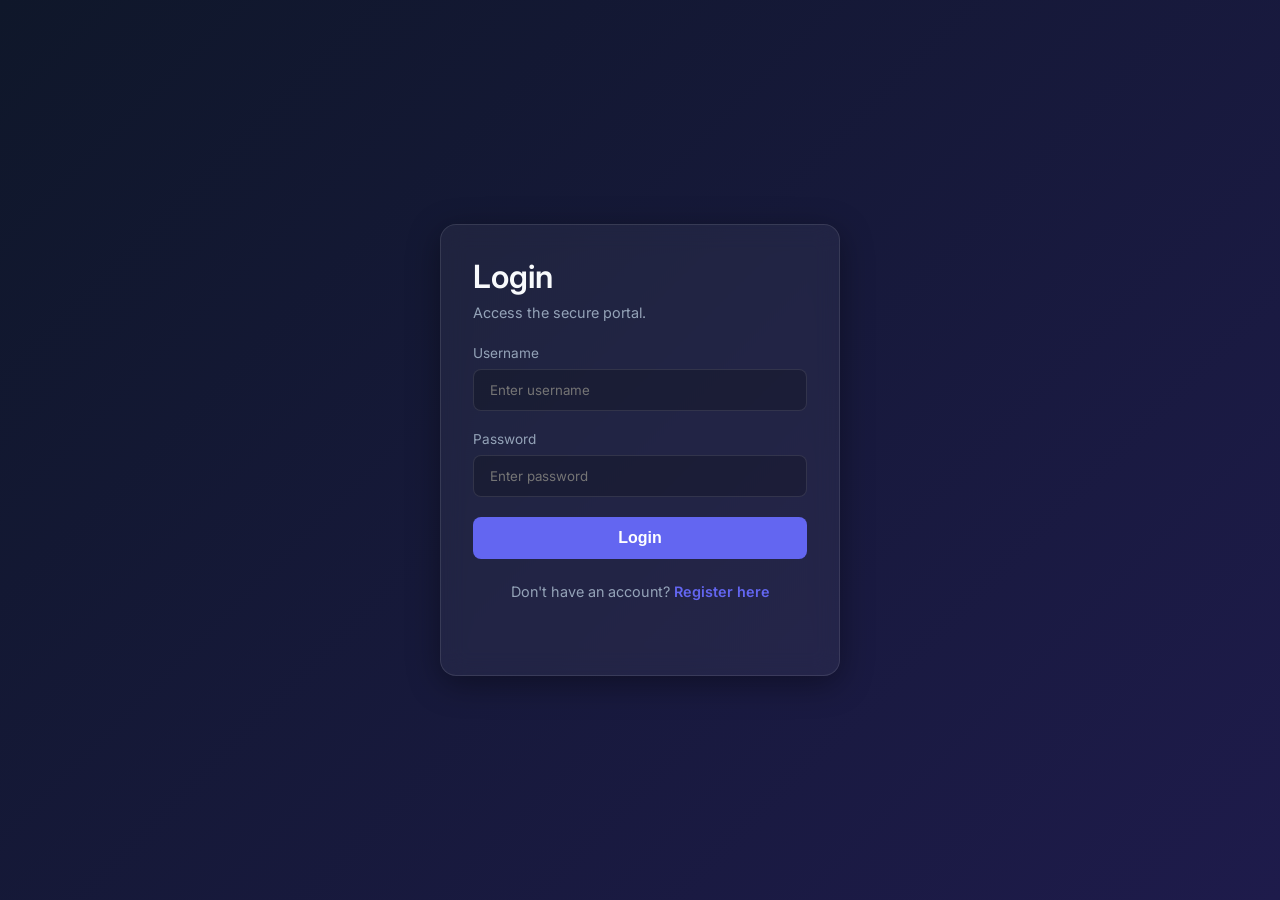
==== frontend/index.html @ 73ff5f28 "Initial commit" ====
<!DOCTYPE html>
<html lang="en">
<head>
    <meta charset="UTF-8">
    <meta name="viewport" content="width=device-width, initial-scale=1.0">
    <title>Secure Student Data System</title>
    <link rel="stylesheet" href="style.css">
    <link href="https://fonts.googleapis.com/css2?family=Inter:wght@300;400;600&display=swap" rel="stylesheet">
</head>
<body>
    <div class="container">
        <div class="glass-card">
            <h1 id="form-title">Login</h1>
            <p id="form-subtitle">Access the secure portal.</p>
            
            <form id="auth-form">
                <div class="input-group">
                    <label for="username">Username</label>
                    <input type="text" id="username" required placeholder="Enter username">
                </div>
                <div class="input-group">
                    <label for="password">Password</label>
                    <input type="password" id="password" required placeholder="Enter password">
                </div>
                <button type="submit" class="btn primary-btn" id="submit-btn">Login</button>
            </form>
            
            <p class="toggle-text">
                <span id="toggle-prompt">Don't have an account?</span>
                <a href="#" id="toggle-link">Register here</a>
            </p>
            <div id="message-container" class="message"></div>
        </div>
    </div>
    <script src="app.js"></script>
</body>
</html>
---- frontend/style.css ----
:root {
    --primary-color: #6366f1;
    --primary-hover: #4f46e5;
    --bg-gradient-start: #0f172a;
    --bg-gradient-end: #1e1b4b;
    --card-bg: rgba(255, 255, 255, 0.05);
    --card-border: rgba(255, 255, 255, 0.1);
    --text-primary: #f8fafc;
    --text-secondary: #94a3b8;
    --error-color: #ef4444;
    --success-color: #10b981;
}

* {
    box-sizing: border-box;
    margin: 0;
    padding: 0;
}

body {
    font-family: 'Inter', sans-serif;
    background: linear-gradient(135deg, var(--bg-gradient-start), var(--bg-gradient-end));
    color: var(--text-primary);
    min-height: 100vh;
    display: flex;
    flex-direction: column;
}

/* Glassmorphism Classes */
.glass-card {
    background: var(--card-bg);
    backdrop-filter: blur(12px);
    -webkit-backdrop-filter: blur(12px);
    border: 1px solid var(--card-border);
    border-radius: 16px;
    padding: 2rem;
    box-shadow: 0 8px 32px 0 rgba(0, 0, 0, 0.37);
}

/* Login/Register Container */
.container {
    display: flex;
    justify-content: center;
    align-items: center;
    flex: 1;
    padding: 1rem;
}

.container .glass-card {
    width: 100%;
    max-width: 400px;
    animation: fadeIn 0.5s ease-out;
}

h1, h2 {
    margin-bottom: 0.5rem;
    font-weight: 600;
}

p {
    color: var(--text-secondary);
    margin-bottom: 1.5rem;
    font-size: 0.9rem;
}

/* Forms */
.input-group {
    margin-bottom: 1.25rem;
}

.input-group label {
    display: block;
    margin-bottom: 0.5rem;
    font-size: 0.85rem;
    color: var(--text-secondary);
}

.input-group input, 
.input-group textarea {
    width: 100%;
    padding: 0.75rem 1rem;
    border-radius: 8px;
    border: 1px solid var(--card-border);
    background: rgba(0, 0, 0, 0.2);
    color: var(--text-primary);
    font-family: 'Inter', sans-serif;
    transition: all 0.3s ease;
}

.input-group input:focus, 
.input-group textarea:focus {
    outline: none;
    border-color: var(--primary-color);
    box-shadow: 0 0 0 2px rgba(99, 102, 241, 0.2);
}

.input-group textarea {
    resize: vertical;
    min-height: 80px;
}

/* Buttons */
.btn {
    width: 100%;
    padding: 0.75rem;
    border: none;
    border-radius: 8px;
    font-weight: 600;
    cursor: pointer;
    transition: all 0.3s ease;
    font-size: 1rem;
}

.primary-btn {
    background: var(--primary-color);
    color: white;
}

.primary-btn:hover {
    background: var(--primary-hover);
    transform: translateY(-2px);
    box-shadow: 0 4px 12px rgba(99, 102, 241, 0.4);
}

.secondary-btn {
    background: transparent;
    border: 1px solid var(--card-border);
    color: var(--text-primary);
    width: auto;
    padding: 0.5rem 1rem;
}

.secondary-btn:hover {
    background: rgba(255, 255, 255, 0.1);
}

.danger-btn {
    background: rgba(239, 68, 68, 0.2);
    color: #fca5a5;
    border: 1px solid rgba(239, 68, 68, 0.3);
    padding: 0.4rem 0.8rem;
    border-radius: 6px;
    cursor: pointer;
    transition: background 0.3s;
}

.danger-btn:hover {
    background: rgba(239, 68, 68, 0.4);
}

/* Links and text */
.toggle-text {
    margin-top: 1.5rem;
    text-align: center;
}

.toggle-text a {
    color: var(--primary-color);
    text-decoration: none;
    font-weight: 600;
}

.toggle-text a:hover {
    text-decoration: underline;
}

.message {
    margin-top: 1rem;
    text-align: center;
    font-size: 0.85rem;
    min-height: 1.2rem;
}
.error-msg { color: var(--error-color); }
.success-msg { color: var(--success-color); }

/* Dashboard Styles */
.dashboard-body {
    padding: 1rem;
}

.navbar {
    display: flex;
    justify-content: space-between;
    align-items: center;
    padding: 1rem 2rem;
    margin-bottom: 2rem;
}

.nav-brand {
    font-size: 1.25rem;
    font-weight: 600;
    color: var(--primary-color);
}

.dashboard-container {
    display: grid;
    grid-template-columns: 1fr 2fr;
    gap: 2rem;
    max-width: 1200px;
    margin: 0 auto;
    width: 100%;
}

@media (max-width: 768px) {
    .dashboard-container {
        grid-template-columns: 1fr;
    }
}

.table-responsive {
    overflow-x: auto;
    margin-top: 1rem;
}

table {
    width: 100%;
    border-collapse: collapse;
}

th, td {
    padding: 1rem;
    text-align: left;
    border-bottom: 1px solid var(--card-border);
}

th {
    color: var(--text-secondary);
    font-weight: 600;
    font-size: 0.85rem;
    text-transform: uppercase;
}

@keyframes fadeIn {
    from { opacity: 0; transform: translateY(10px); }
    to { opacity: 1; transform: translateY(0); }
}
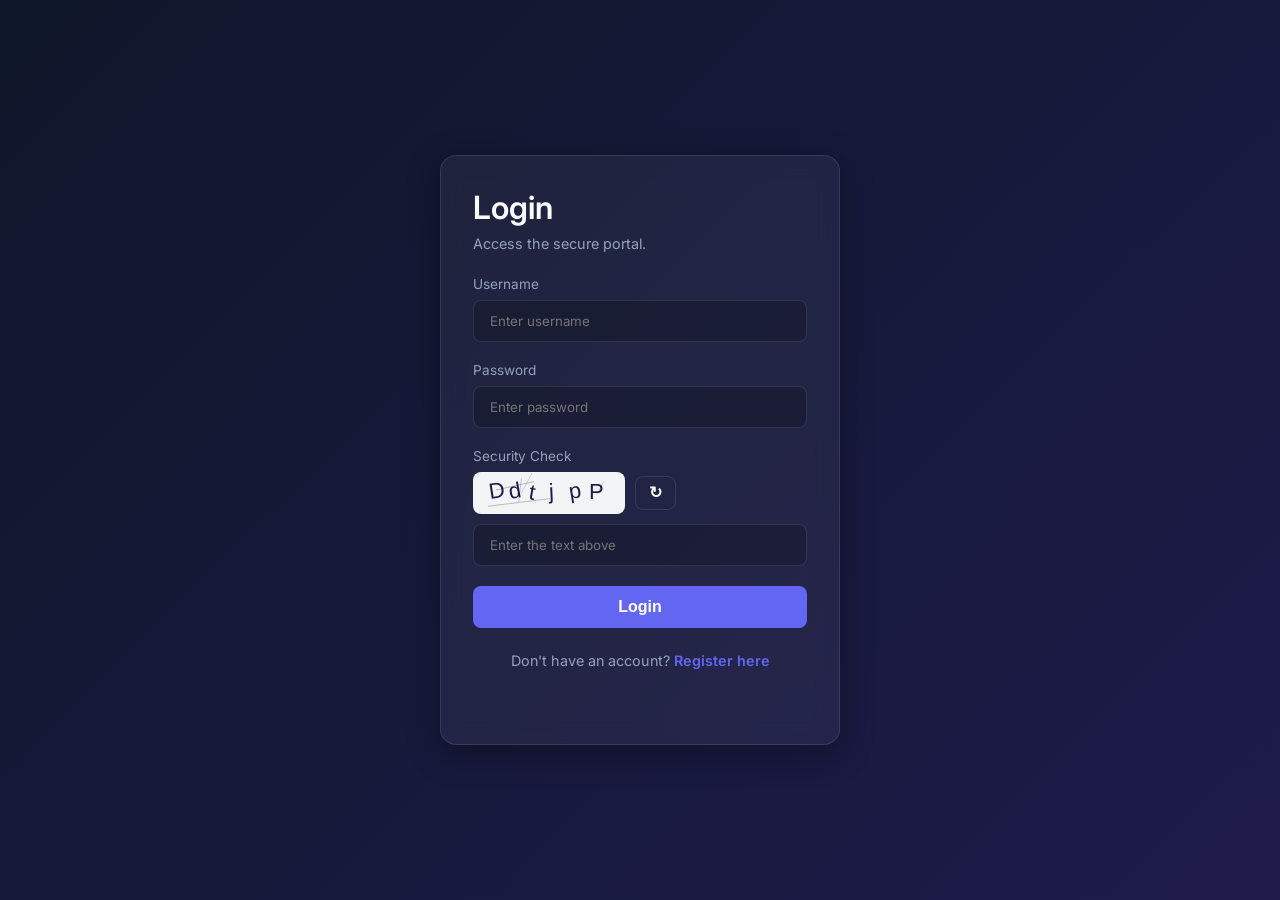
==== commit e22a7141: "Migrate to PostgreSQL, add text CAPTCHA, and update server ports" ====
--- a/frontend/index.html
+++ b/frontend/index.html
@@ -22,6 +22,17 @@
                     <label for="password">Password</label>
                     <input type="password" id="password" required placeholder="Enter password">
                 </div>
+                <div class="input-group">
+                    <label id="captcha-label">Security Check</label>
+                    <div style="margin-bottom: 10px; display: flex; align-items: center; gap: 10px;">
+                        <canvas id="captcha-canvas" width="150" height="40" style="border-radius: 8px; border: 1px solid var(--card-border); background: #f3f4f6;"></canvas>
+                        <button type="button" id="refresh-captcha" class="btn secondary-btn" style="padding: 0.4rem 0.8rem; width: auto;" title="Refresh CAPTCHA">↻</button>
+                    </div>
+                    <div style="position: relative;">
+                        <input type="text" id="captcha" required placeholder="Enter the text above" style="padding-right: 30px;">
+                        <span id="captcha-status" style="position: absolute; right: 10px; top: 50%; transform: translateY(-50%); font-weight: bold; font-size: 1.2rem;"></span>
+                    </div>
+                </div>
                 <button type="submit" class="btn primary-btn" id="submit-btn">Login</button>
             </form>
             
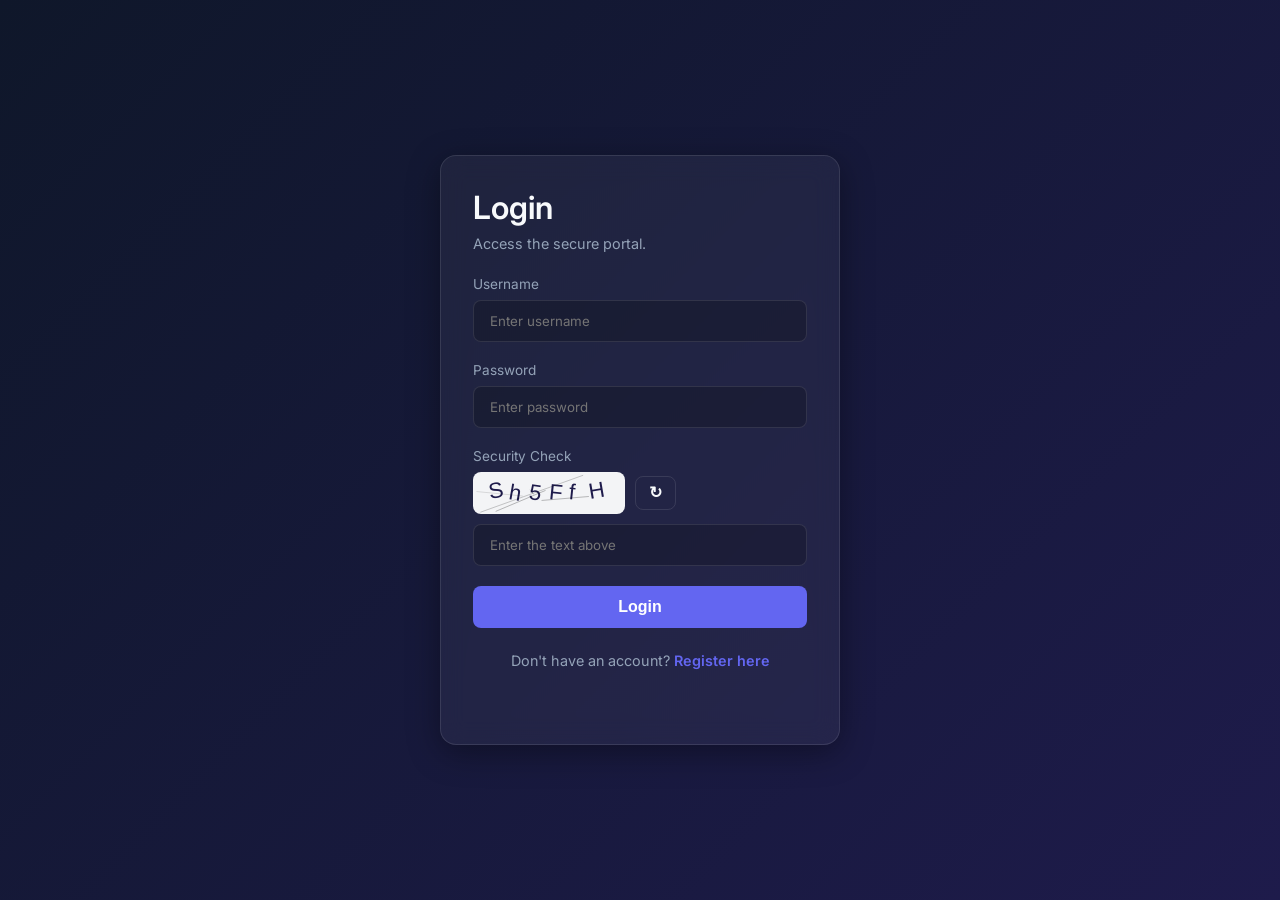
==== commit 4c4618f4: "Clean up backend requirements and update secure student data backend" ====
--- a/frontend/index.html
+++ b/frontend/index.html
@@ -4,7 +4,7 @@
     <meta charset="UTF-8">
     <meta name="viewport" content="width=device-width, initial-scale=1.0">
     <title>Secure Student Data System</title>
-    <link rel="stylesheet" href="style.css">
+    <link rel="stylesheet" href="style.css?v=20260513-2">
     <link href="https://fonts.googleapis.com/css2?family=Inter:wght@300;400;600&display=swap" rel="stylesheet">
 </head>
 <body>
@@ -43,6 +43,6 @@
             <div id="message-container" class="message"></div>
         </div>
     </div>
-    <script src="app.js"></script>
+    <script src="app.js?v=20260513-2"></script>
 </body>
 </html>
--- a/frontend/style.css
+++ b/frontend/style.css
@@ -76,7 +76,8 @@
 }
 
 .input-group input, 
-.input-group textarea {
+.input-group textarea,
+.input-group select {
     width: 100%;
     padding: 0.75rem 1rem;
     border-radius: 8px;
@@ -88,7 +89,8 @@
 }
 
 .input-group input:focus, 
-.input-group textarea:focus {
+.input-group textarea:focus,
+.input-group select:focus {
     outline: none;
     border-color: var(--primary-color);
     box-shadow: 0 0 0 2px rgba(99, 102, 241, 0.2);
@@ -97,6 +99,11 @@
 .input-group textarea {
     resize: vertical;
     min-height: 80px;
+}
+
+.input-group select option {
+    background: #0f172a;
+    color: #f8fafc;
 }
 
 /* Buttons */
@@ -148,6 +155,21 @@
     background: rgba(239, 68, 68, 0.4);
 }
 
+.edit-btn {
+    background: rgba(99, 102, 241, 0.2);
+    color: #a5b4fc;
+    border: 1px solid rgba(99, 102, 241, 0.3);
+    padding: 0.4rem 0.8rem;
+    border-radius: 6px;
+    cursor: pointer;
+    transition: background 0.3s;
+    margin-right: 0.5rem;
+}
+
+.edit-btn:hover {
+    background: rgba(99, 102, 241, 0.4);
+}
+
 /* Links and text */
 .toggle-text {
     margin-top: 1.5rem;
@@ -186,6 +208,11 @@
     margin-bottom: 2rem;
 }
 
+.nav-actions {
+    display: flex;
+    gap: 0.75rem;
+}
+
 .nav-brand {
     font-size: 1.25rem;
     font-weight: 600;
@@ -193,18 +220,54 @@
 }
 
 .dashboard-container {
-    display: grid;
-    grid-template-columns: 1fr 2fr;
-    gap: 2rem;
+    display: block;
     max-width: 1200px;
     margin: 0 auto;
     width: 100%;
 }
 
 @media (max-width: 768px) {
-    .dashboard-container {
-        grid-template-columns: 1fr;
+    .nav-actions {
+        width: 100%;
+        justify-content: flex-end;
     }
+}
+
+.modal-overlay {
+    position: fixed;
+    top: 0;
+    left: 0;
+    width: 100vw;
+    height: 100vh;
+    background: rgba(2, 6, 23, 0.65);
+    display: flex;
+    justify-content: center;
+    align-items: center;
+    z-index: 1000;
+    padding: 1rem;
+}
+
+.modal-overlay[hidden] {
+    display: none !important;
+}
+
+.modal-overlay.hidden {
+    display: none !important;
+}
+
+.modal-card {
+    width: 100%;
+    max-width: 520px;
+    max-height: 90vh;
+    overflow-y: auto;
+}
+
+.modal-header {
+    display: flex;
+    justify-content: space-between;
+    align-items: center;
+    gap: 0.75rem;
+    margin-bottom: 1rem;
 }
 
 .table-responsive {
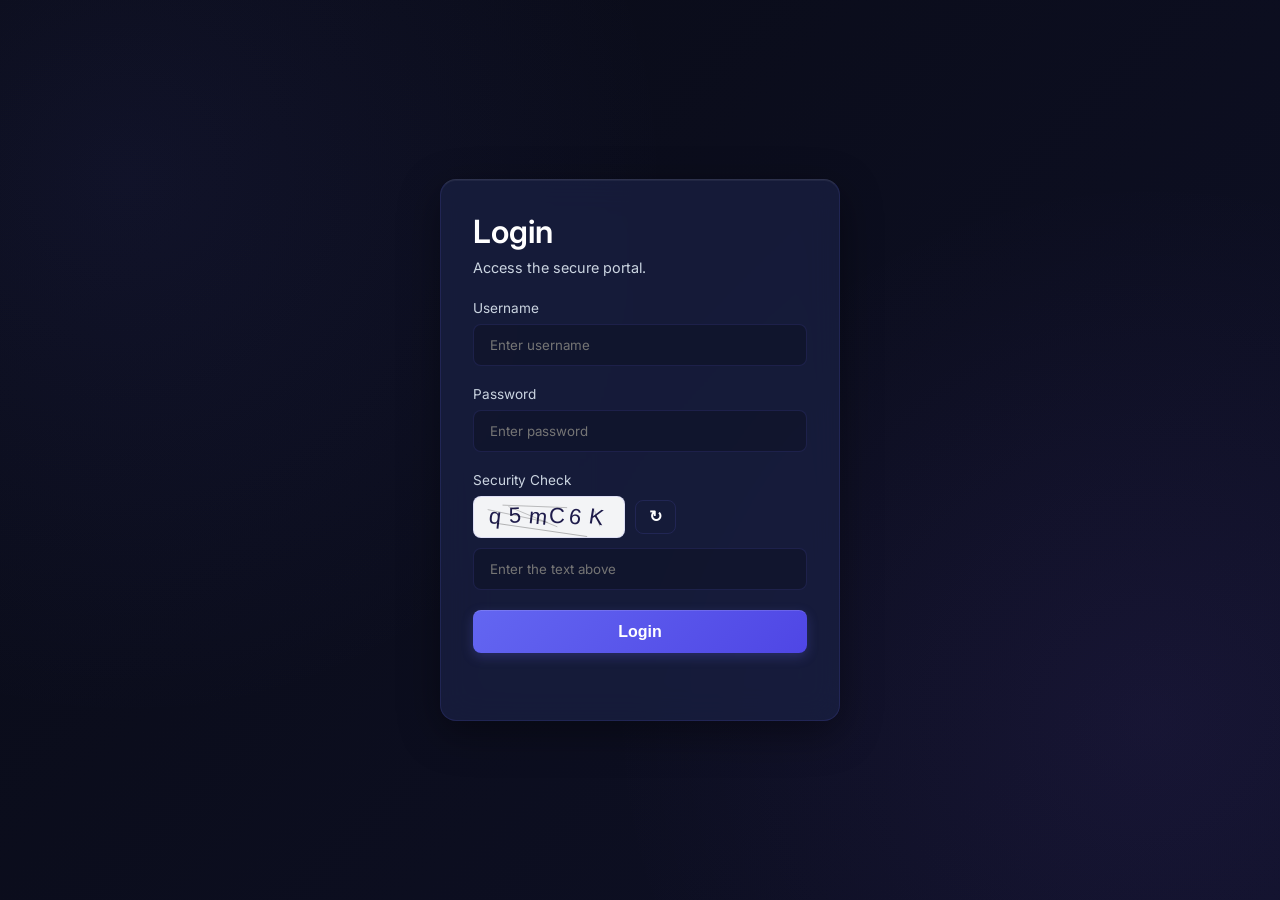
==== commit 4ff049ef: "style: fix light theme styling, style select dropdowns, input files, and clean unused code" ====
--- a/frontend/index.html
+++ b/frontend/index.html
@@ -4,7 +4,7 @@
     <meta charset="UTF-8">
     <meta name="viewport" content="width=device-width, initial-scale=1.0">
     <title>Secure Student Data System</title>
-    <link rel="stylesheet" href="style.css?v=20260513-2">
+    <link rel="stylesheet" href="style.css?v=20260605-3">
     <link href="https://fonts.googleapis.com/css2?family=Inter:wght@300;400;600&display=swap" rel="stylesheet">
 </head>
 <body>
@@ -35,11 +35,6 @@
                 </div>
                 <button type="submit" class="btn primary-btn" id="submit-btn">Login</button>
             </form>
-            
-            <p class="toggle-text">
-                <span id="toggle-prompt">Don't have an account?</span>
-                <a href="#" id="toggle-link">Register here</a>
-            </p>
             <div id="message-container" class="message"></div>
         </div>
     </div>
--- a/frontend/style.css
+++ b/frontend/style.css
@@ -1,14 +1,14 @@
 :root {
-    --primary-color: #6366f1;
-    --primary-hover: #4f46e5;
-    --bg-gradient-start: #0f172a;
-    --bg-gradient-end: #1e1b4b;
-    --card-bg: rgba(255, 255, 255, 0.05);
-    --card-border: rgba(255, 255, 255, 0.1);
-    --text-primary: #f8fafc;
-    --text-secondary: #94a3b8;
-    --error-color: #ef4444;
-    --success-color: #10b981;
+    --primary-color: #6366F1;
+    --primary-hover: #4F46E5;
+    --bg-gradient-start: #0B1026;
+    --bg-gradient-end: #0B1026;
+    --card-bg: rgba(26, 34, 69, 0.7);
+    --card-border: rgba(99, 102, 241, 0.15);
+    --text-primary: #FFFFFF;
+    --text-secondary: #cbd5e1;
+    --error-color: #f87171;
+    --success-color: #34d399;
 }
 
 * {
@@ -18,8 +18,10 @@
 }
 
 body {
-    font-family: 'Inter', sans-serif;
-    background: linear-gradient(135deg, var(--bg-gradient-start), var(--bg-gradient-end));
+    font-family: 'Inter', system-ui, -apple-system, sans-serif;
+    background: radial-gradient(circle at 10% 20%, rgba(99, 102, 241, 0.08) 0%, transparent 40%),
+                radial-gradient(circle at 90% 80%, rgba(139, 92, 246, 0.08) 0%, transparent 40%),
+                linear-gradient(135deg, #090b16, #0e1026);
     color: var(--text-primary);
     min-height: 100vh;
     display: flex;
@@ -29,12 +31,13 @@
 /* Glassmorphism Classes */
 .glass-card {
     background: var(--card-bg);
-    backdrop-filter: blur(12px);
-    -webkit-backdrop-filter: blur(12px);
+    backdrop-filter: blur(16px);
+    -webkit-backdrop-filter: blur(16px);
     border: 1px solid var(--card-border);
+    border-top: 1px solid rgba(255, 255, 255, 0.1);
     border-radius: 16px;
     padding: 2rem;
-    box-shadow: 0 8px 32px 0 rgba(0, 0, 0, 0.37);
+    box-shadow: 0 12px 40px 0 rgba(0, 0, 0, 0.4), inset 0 1px 0 rgba(255, 255, 255, 0.05);
 }
 
 /* Login/Register Container */
@@ -101,7 +104,7 @@
     min-height: 80px;
 }
 
-.input-group select option {
+select option {
     background: #0f172a;
     color: #f8fafc;
 }
@@ -119,14 +122,16 @@
 }
 
 .primary-btn {
-    background: var(--primary-color);
+    background: linear-gradient(135deg, #6366F1, #4F46E5);
     color: white;
+    box-shadow: 0 4px 12px rgba(99, 102, 241, 0.25);
+    border-top: 1px solid rgba(255, 255, 255, 0.15);
 }
 
 .primary-btn:hover {
-    background: var(--primary-hover);
-    transform: translateY(-2px);
-    box-shadow: 0 4px 12px rgba(99, 102, 241, 0.4);
+    background: linear-gradient(135deg, #4f46e5, #4338ca);
+    transform: translateY(-1.5px);
+    box-shadow: 0 6px 16px rgba(99, 102, 241, 0.4);
 }
 
 .secondary-btn {
@@ -204,8 +209,17 @@
     display: flex;
     justify-content: space-between;
     align-items: center;
-    padding: 1rem 2rem;
+    padding: 0.85rem 2rem;
     margin-bottom: 2rem;
+    position: relative;
+    z-index: 100;
+    background: rgba(15, 23, 42, 0.65);
+    backdrop-filter: blur(16px);
+    -webkit-backdrop-filter: blur(16px);
+    border: 1px solid rgba(255, 255, 255, 0.06);
+    border-top: 1px solid rgba(255, 255, 255, 0.12);
+    border-radius: 12px;
+    box-shadow: 0 4px 30px rgba(0, 0, 0, 0.25), inset 0 1px 1px rgba(255, 255, 255, 0.05);
 }
 
 .nav-actions {
@@ -224,6 +238,57 @@
     max-width: 1200px;
     margin: 0 auto;
     width: 100%;
+    box-sizing: border-box;
+}
+
+/* Student Directory — near full-width enterprise layout */
+.dashboard-body:has(#student-directory-section:not([hidden])) {
+    padding-left: clamp(0.5rem, 1.25vw, 1.25rem);
+    padding-right: clamp(0.5rem, 1.25vw, 1.25rem);
+}
+
+.dashboard-container:has(#student-directory-section:not([hidden])) {
+    max-width: min(96vw, 1920px);
+    width: 100%;
+}
+
+#student-directory-section.table-section {
+    width: 100%;
+    max-width: 100%;
+    box-sizing: border-box;
+}
+
+.dashboard-container:has(#student-directory-section:not([hidden])) .student-directory-scroll {
+    width: 100%;
+}
+
+.dashboard-container:has(#student-directory-section:not([hidden])) .enterprise-student-table {
+    width: 100%;
+    min-width: 100%;
+}
+
+.dashboard-container:has(#student-directory-section:not([hidden])) .enterprise-student-table thead th,
+.dashboard-container:has(#student-directory-section:not([hidden])) .enterprise-student-table tbody td {
+    padding-left: 1.1rem;
+    padding-right: 1.1rem;
+}
+
+@media (min-width: 1400px) {
+    .dashboard-container:has(#student-directory-section:not([hidden])) {
+        max-width: min(95vw, 1960px);
+    }
+
+    .dashboard-container:has(#student-directory-section:not([hidden])) .enterprise-student-table thead th,
+    .dashboard-container:has(#student-directory-section:not([hidden])) .enterprise-student-table tbody td {
+        padding-left: 1.25rem;
+        padding-right: 1.25rem;
+    }
+}
+
+@media (min-width: 768px) and (max-width: 1023px) {
+    .dashboard-container:has(#student-directory-section:not([hidden])) {
+        max-width: 94vw;
+    }
 }
 
 @media (max-width: 768px) {
@@ -260,6 +325,21 @@
     max-width: 520px;
     max-height: 90vh;
     overflow-y: auto;
+    scrollbar-width: thin;
+    scrollbar-color: #7c3aed rgba(15, 23, 58, 0.95);
+}
+
+.modal-card::-webkit-scrollbar {
+    width: 6px;
+}
+
+.modal-card::-webkit-scrollbar-track {
+    background: rgba(15, 23, 58, 0.95);
+}
+
+.modal-card::-webkit-scrollbar-thumb {
+    background: linear-gradient(180deg, #8b5cf6, #6366f1);
+    border-radius: 8px;
 }
 
 .modal-header {
@@ -291,9 +371,1848 @@
     font-weight: 600;
     font-size: 0.85rem;
     text-transform: uppercase;
+    position: sticky;
+    top: 0;
+    background: #11102e; /* Solid background matching body to prevent show-through */
+    z-index: 10;
+    border-bottom: 2px solid var(--card-border);
 }
 
 @keyframes fadeIn {
     from { opacity: 0; transform: translateY(10px); }
     to { opacity: 1; transform: translateY(0); }
 }
+
+@keyframes pageFadeIn {
+    from { opacity: 0; transform: translateY(15px); }
+    to { opacity: 1; transform: translateY(0); }
+}
+
+@keyframes dropdownFadeIn {
+    from { opacity: 0; transform: translateY(8px) scale(0.98); }
+    to { opacity: 1; transform: translateY(0) scale(1); }
+}
+
+/* Global transitions & scroll behavior */
+html {
+    scroll-behavior: smooth;
+}
+
+/* General Button Enhancements */
+.btn {
+    transition: all 0.3s cubic-bezier(0.4, 0, 0.2, 1);
+}
+
+.btn:hover {
+    transform: translateY(-2px) scale(1.02);
+    box-shadow: 0 4px 12px rgba(99, 102, 241, 0.3);
+}
+
+.btn:active {
+    transform: translateY(0) scale(0.98);
+}
+
+/* Card Hover Elevation */
+.glass-card {
+    transition: box-shadow 0.3s ease, border-color 0.3s ease, transform 0.3s ease;
+}
+
+.glass-card:hover {
+    box-shadow: 0 12px 40px 0 rgba(0, 0, 0, 0.45);
+    border-color: rgba(255, 255, 255, 0.15);
+}
+
+/* Navbar Link Styling */
+.nav-link {
+    color: var(--text-secondary);
+    text-decoration: none;
+    font-size: 0.9rem;
+    font-weight: 600;
+    transition: all 0.3s cubic-bezier(0.4, 0, 0.2, 1);
+    padding: 0.5rem 0.85rem;
+    border-radius: 6px;
+    display: inline-block;
+    position: relative;
+}
+
+.nav-link:hover {
+    color: var(--text-primary);
+    background: rgba(255, 255, 255, 0.05);
+}
+
+.nav-link.active {
+    color: #FFFFFF;
+    background: rgba(99, 102, 241, 0.15);
+    box-shadow: inset 0 0 0 1px rgba(99, 102, 241, 0.3);
+}
+
+/* Profile Dropdown Container */
+.profile-dropdown-container {
+    position: relative;
+}
+
+/* Profile Avatar Button Trigger */
+.profile-avatar-btn {
+    background: rgba(255, 255, 255, 0.03);
+    border: 1px solid rgba(255, 255, 255, 0.08);
+    color: var(--text-primary);
+    padding: 0.4rem 1rem;
+    border-radius: 30px;
+    font-size: 0.85rem;
+    font-weight: 600;
+    cursor: pointer;
+    transition: all 0.25s ease;
+    display: flex;
+    align-items: center;
+    gap: 0.6rem;
+    width: auto;
+}
+
+.profile-avatar-btn:hover {
+    background: rgba(255, 255, 255, 0.08);
+    border-color: rgba(99, 102, 241, 0.5);
+    box-shadow: 0 4px 15px rgba(99, 102, 241, 0.15);
+    transform: translateY(-1px);
+}
+
+.avatar-initials {
+    width: 28px;
+    height: 28px;
+    border-radius: 50%;
+    background: var(--primary-color);
+    color: white;
+    display: flex;
+    align-items: center;
+    justify-content: center;
+    font-size: 0.8rem;
+    font-weight: 600;
+}
+
+.profile-short-name {
+    font-weight: 600;
+}
+
+.arrow-down {
+    font-size: 0.65rem;
+    color: var(--text-secondary);
+    transition: transform 0.3s ease;
+}
+
+.profile-dropdown-container:hover .arrow-down {
+    transform: rotate(180deg);
+}
+
+.profile-dropdown {
+    position: absolute;
+    right: 0;
+    top: calc(100% + 0.75rem);
+    width: 260px;
+    padding: 1.25rem;
+    z-index: 1001;
+    display: flex;
+    flex-direction: column;
+    gap: 0.75rem;
+    animation: dropdownFadeIn 0.25s cubic-bezier(0.4, 0, 0.2, 1);
+    background: #15143c;
+    border: 1px solid var(--card-border);
+    border-radius: 12px;
+    box-shadow: 0 10px 25px rgba(0, 0, 0, 0.5);
+}
+
+.profile-dropdown[hidden] {
+    display: none !important;
+}
+
+.profile-header {
+    display: flex;
+    align-items: center;
+    gap: 0.75rem;
+}
+
+.profile-avatar {
+    width: 44px;
+    height: 44px;
+    border-radius: 50%;
+    background: var(--primary-color);
+    color: white;
+    display: flex;
+    align-items: center;
+    justify-content: center;
+    font-size: 1.15rem;
+    font-weight: 600;
+}
+
+.profile-info {
+    display: flex;
+    flex-direction: column;
+}
+
+.profile-info h4 {
+    margin: 0;
+    font-size: 0.95rem;
+    font-weight: 600;
+    color: var(--text-primary);
+}
+
+.profile-role {
+    font-size: 0.8rem;
+    color: var(--text-secondary);
+}
+
+.profile-divider {
+    height: 1px;
+    background: var(--card-border);
+    margin: 0.25rem 0;
+}
+
+.dropdown-item {
+    display: flex;
+    align-items: center;
+    gap: 0.6rem;
+    color: var(--text-secondary);
+    text-decoration: none;
+    font-size: 0.9rem;
+    padding: 0.55rem 0.75rem;
+    border-radius: 6px;
+    transition: all 0.2s ease;
+}
+
+.dropdown-item:hover {
+    background: rgba(255, 255, 255, 0.06);
+    color: var(--text-primary);
+    padding-left: 0.95rem;
+}
+
+.logout-btn {
+    background: rgba(239, 68, 68, 0.15);
+    color: #fca5a5;
+    border: 1px solid rgba(239, 68, 68, 0.25);
+    width: 100%;
+    padding: 0.6rem;
+    border-radius: 6px;
+    font-size: 0.9rem;
+    font-weight: 500;
+    cursor: pointer;
+    transition: all 0.3s ease;
+    display: flex;
+    align-items: center;
+    justify-content: center;
+    gap: 0.5rem;
+}
+
+.logout-btn:hover {
+    background: rgba(239, 68, 68, 0.3);
+    border-color: #ef4444;
+    color: white;
+}
+
+/* Search Bar Styling */
+.search-container {
+    position: relative;
+    margin-bottom: 1.5rem;
+    width: 100%;
+}
+
+.search-icon {
+    position: absolute;
+    left: 1.1rem;
+    top: 50%;
+    transform: translateY(-50%);
+    color: var(--text-secondary);
+    font-size: 0.95rem;
+    pointer-events: none;
+}
+
+#search-input {
+    width: 100%;
+    padding: 0.75rem 1rem 0.75rem 2.7rem;
+    border-radius: 24px;
+    border: 1px solid var(--card-border);
+    background: rgba(0, 0, 0, 0.25);
+    color: var(--text-primary);
+    font-family: 'Inter', sans-serif;
+    font-size: 0.95rem;
+    transition: all 0.3s cubic-bezier(0.4, 0, 0.2, 1);
+}
+
+#search-input:focus {
+    outline: none;
+    border-color: var(--primary-color);
+    box-shadow: 0 0 15px rgba(99, 102, 241, 0.4);
+    background: rgba(0, 0, 0, 0.4);
+}
+
+/* Directory Section Header & Actions */
+.section-header {
+    display: flex;
+    justify-content: space-between;
+    align-items: center;
+    margin-bottom: 1.5rem;
+    flex-wrap: wrap;
+    gap: 1rem;
+}
+
+.section-header h2 {
+    margin-bottom: 0;
+}
+
+.directory-actions {
+    display: flex;
+    gap: 0.75rem;
+}
+
+.action-btn {
+    display: inline-flex;
+    align-items: center;
+    gap: 0.5rem;
+    font-size: 0.9rem;
+    padding: 0.5rem 1rem;
+    width: auto;
+}
+
+.icon {
+    width: 16px;
+    height: 16px;
+    stroke: currentColor;
+    fill: none;
+}
+
+/* Enhanced Table Scroll & Row Animation */
+.table-responsive {
+    max-height: 500px;
+    overflow-y: auto;
+    border-radius: 8px;
+}
+
+/* Student Directory — dark scrollbars & enterprise table */
+.student-directory-scroll {
+    overflow: auto;
+    max-height: min(62vh, 560px);
+    border-radius: 12px;
+    border: 1px solid var(--card-border);
+    background: rgba(8, 12, 32, 0.45);
+    scroll-behavior: smooth;
+    scrollbar-width: thin;
+    scrollbar-color: #7c3aed rgba(15, 23, 58, 0.95);
+}
+
+.student-directory-scroll::-webkit-scrollbar {
+    width: 6px;
+    height: 6px;
+}
+
+.student-directory-scroll::-webkit-scrollbar-track {
+    background: rgba(15, 23, 58, 0.95);
+    border-radius: 8px;
+}
+
+.student-directory-scroll::-webkit-scrollbar-thumb {
+    background: linear-gradient(180deg, #8b5cf6, #6366f1);
+    border-radius: 8px;
+}
+
+.student-directory-scroll::-webkit-scrollbar-thumb:hover {
+    background: linear-gradient(180deg, #a78bfa, #818cf8);
+}
+
+.enterprise-student-table {
+    border-collapse: separate;
+    border-spacing: 0;
+    min-width: 960px;
+}
+
+.enterprise-student-table thead th {
+    position: sticky;
+    top: 0;
+    z-index: 2;
+    background: #12183a;
+    backdrop-filter: blur(8px);
+    padding: 0.85rem 1rem;
+    letter-spacing: 0.04em;
+    white-space: nowrap;
+}
+
+.enterprise-student-table tbody td {
+    padding: 0.9rem 1rem;
+    font-size: 0.92rem;
+    vertical-align: middle;
+    border-bottom: 1px solid rgba(99, 102, 241, 0.08);
+}
+
+.enterprise-student-table tbody tr.student-data-row {
+    cursor: pointer;
+    transition: background-color 0.2s ease, box-shadow 0.2s ease, transform 0.2s ease;
+}
+
+.enterprise-student-table tbody tr.student-data-row:nth-child(even) {
+    background: rgba(255, 255, 255, 0.02);
+}
+
+.enterprise-student-table tbody tr.student-data-row:nth-child(odd) {
+    background: rgba(0, 0, 0, 0.12);
+}
+
+.enterprise-student-table tbody tr.student-data-row:hover {
+    background: rgba(99, 102, 241, 0.12);
+    box-shadow: inset 3px 0 0 #8b5cf6;
+    transform: none;
+}
+
+.enterprise-student-table tbody tr.student-data-row.row-edit-mode:hover {
+    background: rgba(139, 92, 246, 0.16);
+    box-shadow: inset 3px 0 0 #a78bfa;
+}
+
+.enterprise-student-table tbody tr.student-data-row:focus-visible {
+    outline: 2px solid var(--primary-color);
+    outline-offset: -2px;
+}
+
+#student-directory-section.student-edit-mode .enterprise-student-table tbody tr.student-data-row {
+    cursor: pointer;
+}
+
+#nav-edit-btn.edit-mode-active {
+    background: rgba(139, 92, 246, 0.2);
+    border-color: rgba(167, 139, 250, 0.55);
+    color: #e9d5ff;
+    box-shadow: 0 0 0 1px rgba(139, 92, 246, 0.35), 0 4px 14px rgba(99, 102, 241, 0.25);
+}
+
+.edit-modal-actions {
+    display: flex;
+    flex-direction: column;
+    gap: 0.75rem;
+    margin-top: 0.5rem;
+}
+
+.btn-outline-danger {
+    width: 100%;
+    padding: 0.65rem 1rem;
+    font-size: 0.9rem;
+    font-weight: 600;
+    border-radius: 8px;
+    border: 1.5px solid var(--error-color);
+    background: transparent;
+    color: #f87171;
+    cursor: pointer;
+    transition: all 0.25s ease;
+}
+
+.btn-outline-danger:hover {
+    background: rgba(239, 68, 68, 0.12);
+    color: #fca5a5;
+    border-color: #f87171;
+    box-shadow: 0 0 12px rgba(239, 68, 68, 0.2);
+}
+
+tbody tr {
+    transition: all 0.25s ease;
+}
+
+tbody tr:hover {
+    background: rgba(255, 255, 255, 0.03);
+    transform: scale(1.002) translateZ(0);
+    box-shadow: inset 0 0 10px rgba(99, 102, 241, 0.08);
+}
+
+.enterprise-student-table tbody tr.student-data-row:hover {
+    transform: none;
+}
+
+/* Page load fade in */
+.dashboard-container {
+    animation: pageFadeIn 0.8s cubic-bezier(0.16, 1, 0.3, 1) forwards;
+}
+
+/* Breadcrumbs & Modern Dashboard Headers */
+.breadcrumb {
+    font-size: 0.8rem;
+    color: var(--text-secondary);
+    margin-bottom: 0.5rem;
+    font-weight: 500;
+    letter-spacing: 0.05em;
+    text-transform: uppercase;
+}
+
+.dashboard-title {
+    font-size: 1.75rem;
+    font-weight: 600;
+    color: var(--text-primary);
+    margin-bottom: 0.25rem;
+}
+
+.dashboard-subtitle {
+    font-size: 0.9rem;
+    color: var(--text-secondary);
+    margin-bottom: 1.5rem;
+}
+
+/* Statistics Grid Section */
+.stats-row {
+    display: grid;
+    grid-template-columns: repeat(auto-fit, minmax(200px, 1fr));
+    gap: 1.25rem;
+    margin-bottom: 1.75rem;
+}
+
+.stats-card {
+    background: var(--card-bg);
+    border: 1px solid var(--card-border);
+    border-radius: 12px;
+    padding: 1rem 1.25rem;
+    display: flex;
+    align-items: center;
+    gap: 1rem;
+    transition: transform 0.2s ease, box-shadow 0.2s ease;
+}
+
+.stats-card:hover {
+    transform: translateY(-2px);
+    box-shadow: 0 8px 20px rgba(0, 0, 0, 0.25);
+    border-color: rgba(99, 102, 241, 0.25);
+}
+
+.stats-icon {
+    font-size: 1.5rem;
+    background: rgba(99, 102, 241, 0.1);
+    width: 42px;
+    height: 42px;
+    border-radius: 10px;
+    display: flex;
+    align-items: center;
+    justify-content: center;
+    color: var(--primary-color);
+}
+
+.stats-info {
+    display: flex;
+    flex-direction: column;
+}
+
+.stats-label {
+    font-size: 0.8rem;
+    color: var(--text-secondary);
+}
+
+.stats-value {
+    font-size: 1.35rem;
+    font-weight: 600;
+    color: var(--text-primary);
+    margin: 0;
+}
+
+/* Toolbar Control Row */
+.toolbar-row {
+    display: flex;
+    justify-content: space-between;
+    align-items: center;
+    gap: 1rem;
+    margin-bottom: 1.5rem;
+    flex-wrap: wrap;
+}
+
+.search-wrapper {
+    position: relative;
+    flex: 1;
+    min-width: 250px;
+}
+
+.search-wrapper .search-icon {
+    position: absolute;
+    left: 1rem;
+    top: 50%;
+    transform: translateY(-50%);
+    font-size: 0.9rem;
+    opacity: 0.7;
+}
+
+.search-wrapper input {
+    width: 100%;
+    padding: 0.65rem 1rem 0.65rem 2.5rem;
+    border-radius: 8px;
+    border: 1px solid var(--card-border);
+    background: rgba(0, 0, 0, 0.2);
+    color: var(--text-primary);
+    font-family: 'Inter', sans-serif;
+    font-size: 0.9rem;
+    transition: all 0.3s ease;
+}
+
+.search-wrapper input:focus {
+    outline: none;
+    border-color: var(--primary-color);
+    box-shadow: 0 0 0 2px rgba(99, 102, 241, 0.2);
+}
+
+.sort-wrapper {
+    display: flex;
+    align-items: center;
+    gap: 0.5rem;
+}
+
+.sort-wrapper label {
+    font-size: 0.85rem;
+    color: var(--text-secondary);
+    white-space: nowrap;
+}
+
+.sort-wrapper select {
+    padding: 0.65rem 1rem;
+    border-radius: 8px;
+    border: 1px solid var(--card-border);
+    background: rgba(0, 0, 0, 0.2);
+    color: var(--text-primary);
+    font-family: 'Inter', sans-serif;
+    font-size: 0.9rem;
+    cursor: pointer;
+    transition: all 0.3s ease;
+}
+
+.sort-wrapper select:focus {
+    outline: none;
+    border-color: var(--primary-color);
+}
+
+/* Redesigned Professors Grid & Cards styling */
+.professors-grid {
+    display: grid;
+    grid-template-columns: repeat(3, 1fr);
+    gap: 1.5rem;
+    margin-top: 1.5rem;
+}
+
+.professor-card {
+    display: flex;
+    flex-direction: column;
+    padding: 1.25rem !important; /* Reduced card height by 30% */
+    gap: 0.75rem;
+    border-radius: 12px;
+    background: var(--card-bg);
+    border: 1px solid var(--card-border);
+    transition: all 0.3s cubic-bezier(0.4, 0, 0.2, 1);
+    height: 100%;
+}
+
+.professor-card:hover {
+    transform: translateY(-4px);
+    border-color: var(--primary-color);
+    box-shadow: 0 10px 25px rgba(99, 102, 241, 0.2), 0 0 12px rgba(99, 102, 241, 0.1);
+}
+
+.prof-card-header {
+    display: flex;
+    align-items: center;
+    gap: 0.75rem;
+}
+
+.prof-avatar-circle {
+    width: 42px;
+    height: 42px;
+    border-radius: 50%;
+    background: linear-gradient(135deg, #6366F1, #4F46E5);
+    color: #FFFFFF;
+    display: flex;
+    align-items: center;
+    justify-content: center;
+    font-weight: 600;
+    font-size: 1rem;
+    box-shadow: 0 0 8px rgba(99, 102, 241, 0.25);
+    flex-shrink: 0;
+}
+
+.prof-meta {
+    display: flex;
+    flex-direction: column;
+    text-align: left;
+}
+
+.prof-name {
+    font-size: 1.05rem;
+    font-weight: 600;
+    color: var(--text-primary);
+    margin: 0;
+}
+
+.prof-emp-id {
+    font-size: 0.75rem;
+    color: var(--text-secondary);
+    font-family: monospace;
+}
+
+.prof-info-body {
+    font-size: 0.85rem;
+    color: var(--text-secondary);
+    display: flex;
+    flex-direction: column;
+    gap: 0.25rem;
+    margin-top: 0.25rem;
+    text-align: left;
+}
+
+.prof-info-row {
+    display: flex;
+    justify-content: space-between;
+    align-items: center;
+}
+
+.prof-status-active {
+    display: flex;
+    align-items: center;
+    gap: 0.4rem;
+    font-size: 0.8rem;
+    color: #10B981;
+    font-weight: 500;
+}
+
+.prof-status-dot {
+    width: 6px;
+    height: 6px;
+    background-color: #10B981;
+    border-radius: 50%;
+    display: inline-block;
+    box-shadow: 0 0 8px #10B981;
+}
+
+.view-details-link {
+    color: var(--primary-color);
+    text-decoration: none;
+    font-size: 0.85rem;
+    font-weight: 600;
+    display: inline-flex;
+    align-items: center;
+    transition: color 0.2s ease, transform 0.2s ease;
+    background: none;
+    border: none;
+    cursor: pointer;
+    padding: 0;
+}
+
+.view-details-link:hover {
+    color: #818cf8;
+    transform: translateX(3px);
+}
+
+/* Grid columns responsiveness rules */
+@media (min-width: 1024px) {
+    .professors-grid {
+        grid-template-columns: repeat(3, 1fr);
+    }
+}
+
+@media (min-width: 768px) and (max-width: 1023px) {
+    .professors-grid {
+        grid-template-columns: repeat(2, 1fr);
+    }
+}
+
+@media (max-width: 767px) {
+    .professors-grid {
+        grid-template-columns: 1fr;
+    }
+}
+
+
+/* Mobile responsive adjustments */
+@media (max-width: 768px) {
+    .navbar {
+        flex-direction: column;
+        gap: 1rem;
+        padding: 1.2rem;
+        align-items: flex-start;
+    }
+    
+    .nav-actions {
+        width: 100%;
+        justify-content: space-between;
+        align-items: center;
+    }
+    
+    .profile-dropdown {
+        right: auto;
+        left: 0;
+    }
+    
+    .section-header {
+        flex-direction: column;
+        align-items: flex-start;
+    }
+    
+    .directory-actions {
+        width: 100%;
+        justify-content: flex-end;
+    }
+
+    .student-directory-scroll {
+        max-height: 50vh;
+        border-radius: 10px;
+    }
+
+    .enterprise-student-table thead th,
+    .enterprise-student-table tbody td {
+        padding: 0.7rem 0.75rem;
+        font-size: 0.85rem;
+    }
+
+    .student-directory-scroll::-webkit-scrollbar {
+        width: 4px;
+        height: 4px;
+    }
+}
+
+/* Read-Only View Modal Layout */
+.view-details-content {
+    display: grid;
+    grid-template-columns: repeat(2, 1fr);
+    gap: 1.25rem;
+    margin-top: 1rem;
+}
+
+@media (max-width: 576px) {
+    .view-details-content {
+        grid-template-columns: 1fr;
+    }
+}
+
+.detail-group {
+    display: flex;
+    flex-direction: column;
+    gap: 0.25rem;
+    background: rgba(0, 0, 0, 0.2);
+    padding: 0.75rem 1rem;
+    border-radius: 8px;
+    border: 1px solid var(--card-border);
+}
+
+.detail-group .detail-label {
+    font-size: 0.75rem;
+    color: var(--text-secondary);
+    font-weight: 500;
+}
+
+.detail-group .detail-value {
+    font-size: 0.95rem;
+    color: var(--text-primary);
+    font-weight: 600;
+}
+
+/* Styled Table Action Buttons */
+.table-action-btn {
+    padding: 0.35rem 0.75rem !important;
+    font-size: 0.8rem !important;
+    border-radius: 6px !important;
+    width: auto !important;
+    display: inline-flex;
+    align-items: center;
+    gap: 0.25rem;
+    margin-right: 0.35rem;
+    font-weight: 600;
+    cursor: pointer;
+    transition: all 0.2s ease;
+}
+
+.table-action-btn:last-child {
+    margin-right: 0;
+}
+
+.table-action-btn.view-btn {
+    background: rgba(99, 102, 241, 0.15);
+    border: 1px solid rgba(99, 102, 241, 0.3);
+    color: var(--text-primary);
+}
+
+.table-action-btn.view-btn:hover {
+    background: rgba(99, 102, 241, 0.3);
+    border-color: var(--primary-color);
+}
+
+.table-action-btn.edit-btn {
+    background: rgba(255, 255, 255, 0.05);
+    border: 1px solid var(--card-border);
+    color: var(--text-primary);
+}
+
+.table-action-btn.edit-btn:hover {
+    background: rgba(255, 255, 255, 0.1);
+    border-color: var(--text-secondary);
+}
+
+.table-action-btn.delete-btn {
+    background: rgba(239, 68, 68, 0.15);
+    border: 1px solid rgba(239, 68, 68, 0.3);
+    color: #ef4444;
+}
+
+.table-action-btn.delete-btn:hover {
+    background: rgba(239, 68, 68, 0.3);
+    border-color: #ef4444;
+    box-shadow: 0 0 10px rgba(239, 68, 68, 0.2);
+}
+
+/* Professor Status Badges in Faculty Directory */
+.prof-card-status-badge {
+    margin-top: 0.25rem;
+    display: flex;
+}
+
+.status-badge {
+    display: inline-flex;
+    align-items: center;
+    gap: 0.35rem;
+    padding: 0.25rem 0.6rem;
+    border-radius: 20px;
+    font-size: 0.75rem;
+    font-weight: 600;
+}
+
+.status-badge.active,
+.status-badge.present {
+    background: rgba(16, 185, 129, 0.1);
+    color: #10B981;
+    border: 1px solid rgba(16, 185, 129, 0.2);
+    box-shadow: 0 0 10px rgba(16, 185, 129, 0.15);
+}
+
+.status-badge.absent {
+    background: rgba(245, 158, 11, 0.1);
+    color: #F59E0B;
+    border: 1px solid rgba(245, 158, 11, 0.2);
+    box-shadow: 0 0 10px rgba(245, 158, 11, 0.15);
+}
+
+.status-badge.inactive {
+    background: rgba(239, 68, 68, 0.1);
+    color: #EF4444;
+    border: 1px solid rgba(239, 68, 68, 0.2);
+    box-shadow: 0 0 10px rgba(239, 68, 68, 0.15);
+}
+
+/* Profile Status select in dropdown */
+.profile-status-select-container {
+    display: flex;
+    align-items: center;
+    justify-content: space-between;
+    gap: 0.5rem;
+    padding: 0.55rem 0.75rem;
+    width: 100%;
+}
+
+.profile-status-select-container span {
+    font-size: 0.9rem;
+    color: var(--text-secondary);
+}
+
+.profile-status-select-container select {
+    background: rgba(0, 0, 0, 0.3);
+    color: var(--text-primary);
+    border: 1px solid var(--card-border);
+    border-radius: 4px;
+    padding: 0.25rem 0.5rem;
+    font-size: 0.85rem;
+    font-family: inherit;
+    cursor: pointer;
+    outline: none;
+    transition: border-color 0.2s ease;
+}
+
+.profile-status-select-container select:focus {
+    border-color: var(--primary-color);
+}
+
+/* Leave Management Badge & Preview Styles */
+.leave-badge {
+    display: inline-flex;
+    align-items: center;
+    padding: 0.25rem 0.5rem;
+    border-radius: 4px;
+    font-size: 0.75rem;
+    font-weight: 600;
+    border: 1px solid transparent;
+}
+
+.leave-badge.pending {
+    background: rgba(245, 158, 11, 0.2);
+    color: #F59E0B;
+    border-color: rgba(245, 158, 11, 0.3);
+}
+
+.leave-badge.approved {
+    background: rgba(16, 185, 129, 0.2);
+    color: #10B981;
+    border-color: rgba(16, 185, 129, 0.3);
+}
+
+.leave-badge.rejected {
+    background: rgba(239, 68, 68, 0.2);
+    color: #EF4444;
+    border-color: rgba(239, 68, 68, 0.3);
+}
+
+.leave-badge.completed {
+    background: rgba(99, 102, 241, 0.2);
+    color: #A5B4FC;
+    border-color: rgba(99, 102, 241, 0.3);
+}
+
+.leave-attachment-preview {
+    margin-top: 1.25rem;
+    background: rgba(0, 0, 0, 0.25);
+    border: 1px solid var(--card-border);
+    border-radius: 10px;
+    padding: 1.25rem;
+    display: flex;
+    flex-direction: column;
+    align-items: center;
+    gap: 1rem;
+}
+
+.preview-container {
+    width: 100%;
+    height: 200px;
+    border-radius: 6px;
+    overflow: hidden;
+    background: #090d16;
+    display: flex;
+    align-items: center;
+    justify-content: center;
+    border: 1px solid rgba(255, 255, 255, 0.05);
+}
+
+.preview-container img {
+    max-width: 100%;
+    max-height: 100%;
+    object-fit: contain;
+}
+
+.preview-container iframe {
+    width: 100%;
+    height: 100%;
+    border: none;
+}
+
+.fullscreen-preview-modal-card {
+    max-width: 90vw;
+    width: 800px;
+    height: 85vh;
+    display: flex;
+    flex-direction: column;
+}
+
+.fullscreen-preview-body {
+    flex: 1;
+    display: flex;
+    align-items: center;
+    justify-content: center;
+    background: #090d16;
+    border-radius: 8px;
+    overflow: hidden;
+    margin-top: 1rem;
+    position: relative;
+    border: 1px solid var(--card-border);
+}
+
+.fullscreen-preview-body iframe {
+    width: 100%;
+    height: 100%;
+    border: none;
+}
+
+.fullscreen-preview-body img {
+    max-width: 100%;
+    max-height: 100%;
+    object-fit: contain;
+}
+
+.admin-action-row {
+    display: flex;
+    gap: 0.75rem;
+    margin-top: 1.5rem;
+    border-top: 1px solid var(--card-border);
+    padding-top: 1.25rem;
+}
+
+.admin-action-row .btn {
+    flex: 1;
+}
+
+/* LIGHT THEME VARIABLES */
+:root {
+    --accent-glow: rgba(99, 102, 241, 0.4);
+    --settings-hover: rgba(255, 255, 255, 0.05);
+}
+
+.light-theme {
+    --bg-gradient-start: #f1f5f9;
+    --bg-gradient-end: #cbd5e1;
+    --card-bg: rgba(255, 255, 255, 0.7);
+    --card-border: rgba(99, 102, 241, 0.2);
+    --text-primary: #0f172a;
+    --text-secondary: #475569;
+    --accent-glow: rgba(99, 102, 241, 0.2);
+    --settings-hover: rgba(0, 0, 0, 0.05);
+    background: linear-gradient(135deg, #f1f5f9, #cbd5e1) !important;
+    color: #0f172a !important;
+}
+
+.light-theme body,
+.light-theme .dashboard-body {
+    background: linear-gradient(135deg, #f1f5f9, #cbd5e1) !important;
+    color: #0f172a !important;
+}
+
+.light-theme .glass-card {
+    background: rgba(255, 255, 255, 0.75) !important;
+    backdrop-filter: blur(16px);
+    -webkit-backdrop-filter: blur(16px);
+    border-color: rgba(99, 102, 241, 0.25) !important;
+    box-shadow: 0 10px 30px rgba(0, 0, 0, 0.08) !important;
+}
+
+.light-theme .input-group input,
+.light-theme .input-group select,
+.light-theme .input-group textarea,
+.light-theme .search-wrapper input,
+.light-theme #search-input {
+    background: rgba(255, 255, 255, 0.9) !important;
+    border-color: rgba(99, 102, 241, 0.3) !important;
+    color: #0f172a !important;
+}
+
+.light-theme select option {
+    background: #ffffff !important;
+    color: #0f172a !important;
+}
+
+.light-theme table th {
+    background: #e2e8f0 !important;
+    color: #334155 !important;
+    border-bottom-color: rgba(99, 102, 241, 0.3) !important;
+}
+
+.light-theme tbody tr:hover {
+    background: rgba(99, 102, 241, 0.05) !important;
+}
+
+.light-theme .nav-link {
+    color: #475569;
+}
+.light-theme .nav-link:hover {
+    color: #0f172a;
+}
+
+.light-theme .profile-avatar-btn {
+    background: rgba(0, 0, 0, 0.05);
+    color: #0f172a;
+}
+.light-theme .profile-avatar-btn:hover {
+    background: rgba(0, 0, 0, 0.1);
+}
+
+.light-theme .profile-dropdown {
+    background: #ffffff !important;
+    border-color: rgba(99, 102, 241, 0.2) !important;
+    box-shadow: 0 10px 25px rgba(0, 0, 0, 0.1) !important;
+}
+
+/* Light Theme Data Table & Grid Layout Hardening */
+.light-theme .student-directory-scroll {
+    background: rgba(248, 250, 252, 0.8) !important;
+    border-color: rgba(99, 102, 241, 0.25) !important;
+    scrollbar-color: var(--primary-color) #f1f5f9;
+}
+
+.light-theme .student-directory-scroll::-webkit-scrollbar-track {
+    background: #f1f5f9 !important;
+}
+
+.light-theme .student-directory-scroll::-webkit-scrollbar-thumb {
+    background: linear-gradient(180deg, var(--primary-hover), var(--primary-color)) !important;
+}
+
+.light-theme .enterprise-student-table thead th {
+    background: #e2e8f0 !important;
+    color: #1e293b !important;
+    border-bottom: 2px solid rgba(99, 102, 241, 0.25) !important;
+}
+
+.light-theme .enterprise-student-table tbody tr.student-data-row {
+    color: #1e293b !important;
+}
+
+.light-theme .enterprise-student-table tbody tr.student-data-row:nth-child(even) {
+    background: rgba(255, 255, 255, 0.95) !important;
+}
+
+.light-theme .enterprise-student-table tbody tr.student-data-row:nth-child(odd) {
+    background: rgba(241, 245, 249, 0.7) !important;
+}
+
+.light-theme .enterprise-student-table tbody tr.student-data-row:hover {
+    background: rgba(99, 102, 241, 0.08) !important;
+    color: #0f172a !important;
+}
+
+.light-theme .enterprise-student-table tbody td {
+    border-bottom-color: rgba(99, 102, 241, 0.12) !important;
+}
+
+/* Settings and Modal Light Theme overrides */
+.light-theme .settings-avatar-section,
+.light-theme .session-item,
+.light-theme .settings-switch-item {
+    background: rgba(241, 245, 249, 0.6) !important;
+    border-color: rgba(99, 102, 241, 0.15) !important;
+    color: #1e293b !important;
+}
+
+.light-theme .slider {
+    background-color: rgba(0, 0, 0, 0.15) !important;
+}
+
+.light-theme .detail-group {
+    background: rgba(241, 245, 249, 0.6) !important;
+    border-color: rgba(99, 102, 241, 0.15) !important;
+}
+
+.light-theme .detail-group .detail-value {
+    color: #0f172a !important;
+}
+
+.light-theme .modal-card {
+    scrollbar-color: var(--primary-color) #f1f5f9;
+}
+
+.light-theme .modal-card::-webkit-scrollbar-track {
+    background: #f1f5f9 !important;
+}
+
+.light-theme .modal-card::-webkit-scrollbar-thumb {
+    background: linear-gradient(180deg, var(--primary-hover), var(--primary-color)) !important;
+}
+
+/* Security logs page modifications */
+.light-theme .security-logs-table thead tr {
+    background: #e2e8f0 !important;
+}
+
+.light-theme .security-logs-table thead th {
+    background: #e2e8f0 !important;
+    color: #334155 !important;
+}
+
+.light-theme .security-logs-table tbody tr {
+    color: #1e293b !important;
+}
+
+.light-theme .security-logs-table tbody tr:nth-child(even) {
+    background: rgba(255, 255, 255, 0.9) !important;
+}
+
+.light-theme .security-logs-table tbody tr:nth-child(odd) {
+    background: rgba(241, 245, 249, 0.6) !important;
+}
+
+.light-theme .preview-container,
+.light-theme .fullscreen-preview-body {
+    background: #f1f5f9 !important;
+    border-color: rgba(99, 102, 241, 0.15) !important;
+}
+
+/* ACCENT COLORS OVERRIDES */
+.accent-purple {
+    --primary-color: #6366F1;
+    --primary-hover: #4F46E5;
+    --accent-glow: rgba(99, 102, 241, 0.4);
+}
+.accent-blue {
+    --primary-color: #3b82f6;
+    --primary-hover: #1d4ed8;
+    --accent-glow: rgba(59, 130, 246, 0.4);
+}
+.accent-emerald {
+    --primary-color: #10b981;
+    --primary-hover: #047857;
+    --accent-glow: rgba(16, 185, 129, 0.4);
+}
+.accent-rose {
+    --primary-color: #f43f5e;
+    --primary-hover: #be123c;
+    --accent-glow: rgba(244, 63, 94, 0.4);
+}
+
+.accent-blue .primary-btn, .accent-blue .btn:hover {
+    box-shadow: 0 4px 12px rgba(59, 130, 246, 0.3) !important;
+}
+.accent-emerald .primary-btn, .accent-emerald .btn:hover {
+    box-shadow: 0 4px 12px rgba(16, 185, 129, 0.3) !important;
+}
+.accent-rose .primary-btn, .accent-rose .btn:hover {
+    box-shadow: 0 4px 12px rgba(244, 63, 94, 0.3) !important;
+}
+
+/* LAYOUT DENSITIES */
+.layout-compact {
+    font-size: 14px;
+}
+.layout-compact .glass-card {
+    padding: 1.25rem !important;
+}
+.layout-compact th, .layout-compact td {
+    padding: 0.5rem 0.75rem !important;
+}
+.layout-compact .navbar {
+    padding: 0.5rem 1.25rem !important;
+    margin-bottom: 1rem !important;
+}
+
+.layout-comfortable {
+    font-size: 16px;
+}
+
+.layout-spacious {
+    font-size: 18px;
+}
+.layout-spacious .glass-card {
+    padding: 2.5rem !important;
+}
+.layout-spacious th, .layout-spacious td {
+    padding: 1.25rem 1.5rem !important;
+}
+.layout-spacious .navbar {
+    padding: 1.25rem 2.5rem !important;
+    margin-bottom: 2.5rem !important;
+}
+
+/* SETTINGS VIEW LAYOUT styling */
+.settings-section {
+    max-width: 1100px;
+    margin: 0 auto;
+}
+
+.settings-container-layout {
+    display: flex;
+    gap: 2rem;
+    margin-top: 1.5rem;
+    min-height: 550px;
+}
+
+.settings-sidebar {
+    width: 240px;
+    display: flex;
+    flex-direction: column;
+    gap: 0.5rem;
+    flex-shrink: 0;
+    border-right: 1px solid var(--card-border);
+    padding-right: 1.5rem;
+}
+
+.settings-tab-btn {
+    background: transparent;
+    border: none;
+    color: var(--text-secondary);
+    padding: 0.75rem 1rem;
+    border-radius: 8px;
+    text-align: left;
+    font-size: 0.95rem;
+    font-weight: 500;
+    cursor: pointer;
+    transition: all 0.2s ease;
+    display: flex;
+    align-items: center;
+    gap: 0.75rem;
+    width: 100%;
+}
+
+.settings-tab-btn:hover {
+    background: var(--settings-hover);
+    color: var(--text-primary);
+}
+
+.settings-tab-btn.active {
+    background: var(--primary-color);
+    color: #ffffff !important;
+    box-shadow: 0 4px 12px var(--accent-glow);
+}
+
+.settings-content-panel {
+    flex: 1;
+    overflow-y: auto;
+}
+
+.settings-tab-pane {
+    display: none;
+    animation: fadeIn 0.3s ease-out;
+}
+
+.settings-tab-pane.active {
+    display: block;
+}
+
+.settings-pane-title {
+    font-size: 1.35rem;
+    font-weight: 600;
+    margin-bottom: 0.25rem;
+}
+
+.settings-pane-desc {
+    font-size: 0.85rem;
+    color: var(--text-secondary);
+    margin-bottom: 1.5rem;
+}
+
+.settings-avatar-section {
+    display: flex;
+    align-items: center;
+    gap: 1.5rem;
+    background: rgba(0, 0, 0, 0.15);
+    padding: 1.25rem;
+    border-radius: 12px;
+    border: 1px solid var(--card-border);
+}
+
+.settings-avatar-container {
+    width: 72px;
+    height: 72px;
+    border-radius: 50%;
+    overflow: hidden;
+    background: var(--primary-color);
+    color: #ffffff;
+    display: flex;
+    align-items: center;
+    justify-content: center;
+    font-size: 1.75rem;
+    font-weight: 600;
+    box-shadow: 0 0 15px var(--accent-glow);
+    flex-shrink: 0;
+}
+
+.settings-avatar-container img {
+    width: 100%;
+    height: 100%;
+    object-fit: cover;
+}
+
+.settings-avatar-actions {
+    display: flex;
+    flex-direction: column;
+    gap: 0.25rem;
+}
+
+.input-hint {
+    font-size: 0.75rem;
+    color: var(--text-secondary);
+    margin-top: 0.25rem;
+}
+
+/* Switch styling */
+.switch {
+  position: relative;
+  display: inline-block;
+  width: 44px;
+  height: 24px;
+}
+
+.switch input { 
+  opacity: 0;
+  width: 0;
+  height: 0;
+}
+
+.slider {
+  position: absolute;
+  cursor: pointer;
+  top: 0;
+  left: 0;
+  right: 0;
+  bottom: 0;
+  background-color: rgba(255,255,255,0.15);
+  transition: .3s;
+  border-radius: 24px;
+}
+
+.slider:before {
+  position: absolute;
+  content: "";
+  height: 18px;
+  width: 18px;
+  left: 3px;
+  bottom: 3px;
+  background-color: white;
+  transition: .3s;
+  border-radius: 50%;
+  box-shadow: 0 2px 4px rgba(0,0,0,0.2);
+}
+
+input:checked + .slider {
+  background-color: var(--primary-color);
+}
+
+input:focus + .slider {
+  box-shadow: 0 0 1px var(--primary-color);
+}
+
+input:checked + .slider:before {
+  transform: translateX(20px);
+}
+
+/* Password Eye */
+.toggle-password-eye {
+    transition: opacity 0.2s;
+}
+.toggle-password-eye:hover {
+    opacity: 0.8;
+}
+
+/* Session details */
+.session-item {
+    display: flex;
+    align-items: center;
+    justify-content: space-between;
+    background: rgba(0, 0, 0, 0.15);
+    padding: 1rem;
+    border-radius: 8px;
+    border: 1px solid var(--card-border);
+}
+
+.session-icon {
+    font-size: 1.5rem;
+}
+
+.session-info {
+    display: flex;
+    flex-direction: column;
+    gap: 0.15rem;
+    margin-left: 0.75rem;
+    flex: 1;
+}
+
+.session-info-title {
+    font-size: 0.9rem;
+    font-weight: 600;
+}
+
+.session-info-meta {
+    font-size: 0.75rem;
+    color: var(--text-secondary);
+}
+
+.session-current-badge {
+    background: rgba(16, 185, 129, 0.15);
+    color: #10b981;
+    border: 1px solid rgba(16, 185, 129, 0.3);
+    padding: 0.15rem 0.5rem;
+    border-radius: 12px;
+    font-size: 0.7rem;
+    font-weight: 600;
+}
+
+/* Toast styling */
+#toast-container {
+    position: fixed;
+    bottom: 2rem;
+    right: 2rem;
+    display: flex;
+    flex-direction: column;
+    gap: 0.75rem;
+    z-index: 10000;
+}
+
+.toast {
+    background: var(--card-bg);
+    border: 1px solid var(--card-border);
+    color: var(--text-primary);
+    padding: 0.85rem 1.25rem;
+    border-radius: 8px;
+    box-shadow: 0 10px 30px rgba(0, 0, 0, 0.4);
+    display: flex;
+    align-items: center;
+    gap: 0.75rem;
+    min-width: 250px;
+    max-width: 350px;
+    animation: toastSlideIn 0.3s cubic-bezier(0.16, 1, 0.3, 1) forwards;
+    backdrop-filter: blur(12px);
+    -webkit-backdrop-filter: blur(12px);
+    border-left: 4px solid var(--primary-color);
+}
+
+.toast.toast-success {
+    border-left-color: #10B981;
+}
+
+.toast.toast-error {
+    border-left-color: #EF4444;
+}
+
+@keyframes toastSlideIn {
+    from { opacity: 0; transform: translateY(20px) scale(0.95); }
+    to { opacity: 1; transform: translateY(0) scale(1); }
+}
+
+/* Responsive sidebar */
+@media (max-width: 768px) {
+    .settings-container-layout {
+        flex-direction: column;
+        gap: 1.5rem;
+    }
+    
+    .settings-sidebar {
+        width: 100%;
+        flex-direction: row;
+        overflow-x: auto;
+        border-right: none;
+        border-bottom: 1px solid var(--card-border);
+        padding-right: 0;
+        padding-bottom: 0.75rem;
+        gap: 0.5rem;
+    }
+    
+    .settings-tab-btn {
+        width: auto;
+        white-space: nowrap;
+    }
+}
+
+/* Compact Table Layout Mode */
+.compact-table th, .compact-table td {
+    padding: 0.4rem 0.6rem !important;
+    font-size: 0.85rem !important;
+}
+
+/* Reduce Motion System Mode */
+.reduce-motion,
+.reduce-motion * {
+    animation-delay: 0s !important;
+    animation-duration: 0s !important;
+    animation-iteration-count: 1 !important;
+    transition-delay: 0s !important;
+    transition-duration: 0s !important;
+    scroll-behavior: auto !important;
+}
+
+/* Security Dashboard Styling */
+.security-section {
+    animation: pageFadeIn 0.8s cubic-bezier(0.16, 1, 0.3, 1) forwards;
+}
+
+.security-logs-table th, .security-logs-table td {
+    padding: 0.6rem;
+    text-align: left;
+    border-bottom: 1px solid var(--card-border);
+}
+
+.security-logs-table th {
+    font-weight: 600;
+    text-transform: uppercase;
+    font-size: 0.75rem;
+    color: var(--text-secondary);
+}
+
+.security-logs-table tbody tr {
+    transition: background-color 0.2s;
+}
+
+.security-logs-table tbody tr:hover {
+    background-color: rgba(255, 255, 255, 0.03);
+}
+
+@media (max-width: 992px) {
+    .security-grid-layout {
+        grid-template-columns: 1fr !important;
+    }
+}
+
+/* Stats Row Two Cards Layout */
+.stats-row-two-cards {
+    grid-template-columns: repeat(2, 1fr) !important;
+    max-width: 900px;
+    margin-left: auto;
+    margin-right: auto;
+}
+.stats-row-two-cards .stats-card {
+    padding: 1.5rem 2rem;
+    justify-content: center;
+}
+.stats-row-two-cards .stats-card .stats-value {
+    font-size: 1.85rem;
+}
+.stats-row-two-cards .stats-card .stats-icon {
+    font-size: 1.85rem;
+    width: 48px;
+    height: 48px;
+}
+
+/* Compact Professional Card Actions Row */
+.prof-card-actions-row {
+    display: flex;
+    align-items: center;
+    justify-content: flex-end;
+    gap: 0.5rem;
+    margin-top: auto;
+    padding-top: 0.75rem;
+    border-top: 1px solid var(--card-border);
+    flex-wrap: wrap;
+    width: 100%;
+}
+.prof-action-btn {
+    display: inline-flex;
+    align-items: center;
+    justify-content: center;
+    gap: 0.4rem;
+    font-size: 0.8rem;
+    padding: 0.4rem 0.8rem;
+    border-radius: 6px;
+    font-weight: 600;
+    cursor: pointer;
+    transition: all 0.25s cubic-bezier(0.4, 0, 0.2, 1);
+    border: 1px solid var(--card-border);
+    background: rgba(255, 255, 255, 0.03);
+    color: var(--text-secondary);
+    text-decoration: none;
+    height: 32px;
+}
+.prof-action-btn svg {
+    width: 14px;
+    height: 14px;
+    transition: transform 0.2s ease;
+}
+.prof-action-btn:hover {
+    background: rgba(99, 102, 241, 0.15);
+    color: var(--text-primary);
+    border-color: var(--primary-color);
+    transform: translateY(-1px);
+}
+.prof-action-btn:hover svg {
+    transform: scale(1.1);
+}
+.prof-action-btn.delete-prof-btn {
+    border-color: #ef4444 !important;
+    color: #fca5a5;
+    background: rgba(239, 68, 68, 0.05);
+}
+.prof-action-btn.delete-prof-btn:hover {
+    background: rgba(239, 68, 68, 0.2);
+    color: white;
+    border-color: #ef4444 !important;
+    box-shadow: 0 0 10px rgba(239, 68, 68, 0.35);
+}
+
+/* Professional Directory Header Card */
+.prof-header-card {
+    display: flex;
+    align-items: center;
+    justify-content: space-between;
+    padding: 1.25rem 1.5rem;
+    border-radius: 12px;
+    background: rgba(26, 34, 69, 0.6) !important;
+    border: 1px solid var(--card-border);
+    margin-bottom: 1.5rem;
+    flex-wrap: wrap;
+    gap: 1rem;
+}
+.prof-header-info {
+    display: flex;
+    align-items: center;
+    gap: 1rem;
+}
+.prof-header-avatar {
+    width: 48px;
+    height: 48px;
+    border-radius: 50%;
+    background: linear-gradient(135deg, var(--primary-color), var(--primary-hover));
+    color: white;
+    display: flex;
+    align-items: center;
+    justify-content: center;
+    font-weight: 600;
+    font-size: 1.15rem;
+    box-shadow: 0 0 12px rgba(99, 102, 241, 0.3);
+}
+.prof-header-details h3 {
+    margin: 0 0 0.25rem 0;
+    font-size: 1.2rem;
+    font-weight: 600;
+    color: var(--text-primary);
+}
+.prof-header-details p {
+    margin: 0;
+    font-size: 0.85rem;
+    color: var(--text-secondary);
+}
+.prof-header-details p span {
+    margin-right: 1rem;
+}
+.prof-header-status {
+    display: flex;
+    align-items: center;
+    gap: 0.5rem;
+    font-size: 0.9rem;
+    font-weight: 600;
+    padding: 0.4rem 0.85rem;
+    border-radius: 20px;
+    background: rgba(255, 255, 255, 0.05);
+    border: 1px solid var(--card-border);
+}
+.status-present-glow {
+    box-shadow: 0 0 10px rgba(16, 185, 129, 0.25);
+    border-color: rgba(16, 185, 129, 0.3) !important;
+    color: #10B981 !important;
+}
+.status-absent-glow {
+    box-shadow: 0 0 10px rgba(245, 158, 11, 0.25);
+    border-color: rgba(245, 158, 11, 0.3) !important;
+    color: #F59E0B !important;
+}
+
+/* Styled File Inputs for Professional Aesthetics */
+input[type="file"] {
+    padding: 0.6rem 0.8rem;
+    background: rgba(0, 0, 0, 0.25);
+    border: 1.5px dashed var(--card-border);
+    border-radius: 8px;
+    color: var(--text-secondary);
+    font-size: 0.85rem;
+    cursor: pointer;
+    width: 100%;
+    transition: all 0.3s ease;
+    box-sizing: border-box;
+}
+
+input[type="file"]::file-selector-button {
+    background: linear-gradient(135deg, var(--primary-color), var(--primary-hover));
+    color: #ffffff;
+    border: none;
+    padding: 0.45rem 1rem;
+    border-radius: 6px;
+    cursor: pointer;
+    font-weight: 600;
+    transition: all 0.3s cubic-bezier(0.4, 0, 0.2, 1);
+    margin-right: 1rem;
+    border-top: 1px solid rgba(255, 255, 255, 0.15);
+}
+
+input[type="file"]::file-selector-button:hover {
+    background: linear-gradient(135deg, var(--primary-hover), var(--primary-color));
+    transform: translateY(-1px);
+    box-shadow: 0 4px 10px rgba(99, 102, 241, 0.3);
+}
+
+input[type="file"]:hover {
+    border-color: var(--primary-color);
+    background: rgba(0, 0, 0, 0.35);
+}
+
+.light-theme input[type="file"] {
+    background: rgba(255, 255, 255, 0.95) !important;
+    border: 1.5px dashed rgba(99, 102, 241, 0.35) !important;
+    color: #475569 !important;
+}
+
+.light-theme input[type="file"]::file-selector-button {
+    background: linear-gradient(135deg, var(--primary-color), var(--primary-hover)) !important;
+    color: #ffffff !important;
+}
+
+.light-theme input[type="file"]:hover {
+    border-color: var(--primary-color) !important;
+    background: #ffffff !important;
+}
